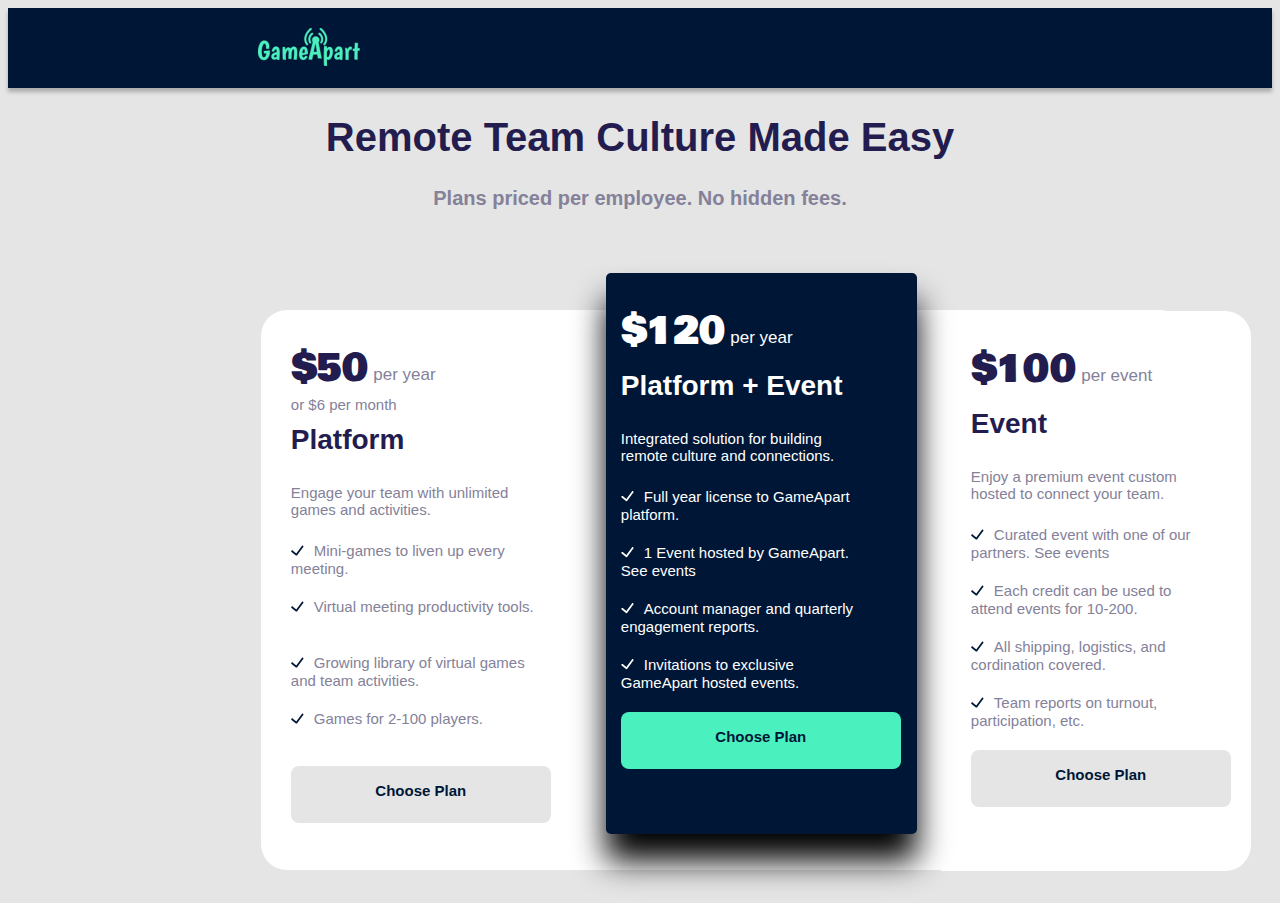
==== index.html @ 1312eb86 "first commit" ====
<!DOCTYPE html>
<html lang="en">
<head>
    <meta charset="UTF-8">
    <meta http-equiv="X-UA-Compatible" content="IE=edge">
    <meta name="viewport" content="width=device-width, initial-scale=1.0">
    <title>Document</title>
    <link rel="stylesheet" href="style.css">
    <link href="http://fonts.cdnfonts.com/css/helvetica-neue-9" rel="stylesheet">
    <link href="https://fonts.googleapis.com/css2?family=Bowlby+One&display=swap" rel="stylesheet">
</head>
<body>
    <div class="navbar">
        <img src="./images/logo.png" id="logo">
    </div>
    <div class="pricing-table-container">
        <div class="header">
            <h1>Remote Team Culture Made Easy</h1>
            <h2>Plans priced per employee. No hidden fees.</h2>
        </div>
        <div class="pricing-table">
            <div class="table">
                <div class="content">
                    <div class="price-container">
                        <span class="price">$50</span>
                        <span class="per">per year</span>
                        <div class="alternative">or $6 per month</div>
                    </div>
                    <div class="medium">
                        <h3>Platform</h3>
                        <p class="details">Engage your team with unlimited games and activities.</p>
                    </div>
                    <div class="features">
                        <ul>
                            <li>Mini-games to liven up every meeting.</li>
                            <li>Virtual meeting productivity tools.</li>
                            <li>Growing library of virtual games and team activities.</li>
                            <li>Games for 2-100 players.</li>
                        </ul>

                        <a href="#" class="btn">Choose Plan</a>
                </div>
                </div>
            <!-- </div> -->
                <!-- End of Platform plan -->
                <div class="popular-table">
                    <div class="popular-content">
                        <div class="price-container">
                            <span class="price white">$120</span>
                            <span class="per white">per year</span>
                        </div>
                        <div class="medium white">
                            <h3 class="white">Platform + Event</h3>
                            <p class="details white">Integrated solution for building remote culture and connections.</p>
                        </div>
                        <div class="features">
                            <ul class="white">
                                <li>Full year license to GameApart platform.</li>
                                <li>1 Event hosted by GameApart. See events</li>
                                <li>Account manager and quarterly engagement reports.</li>
                                <li>Invitations to exclusive GameApart hosted events.</li>
                            </ul>
        
                            <a href="#" class="popular-btn">Choose Plan</a>
                        </div>
                    </div>
                </div>
                <!-- End of Platform + Event plan -->
                <div class="event-table">
                    <div class="content">
                        <div class="price-container">
                            <span class="price">$100</span>
                            <span class="per">per event</span>
                        </div>
                        <div class="medium">
                            <h3>Event</h3>
                            <p class="details">Enjoy a premium event custom hosted to connect your team. </p>
                        </div>
                        <div class="features">
                            <ul>
                                <li>Curated event with one of our partners. See events</li>
                                <li>Each credit can be used to attend events for 10-200.</li>
                                <li>All shipping, logistics, and cordination covered.</li>
                                <li>Team reports on turnout, participation, etc.</li>
                            </ul>
        
                            <a href="#" class="btn">Choose Plan</a>
                        </div>
                    </div>
                    </div>
                <!-- End of Event plan -->
            </div>
        </div>
    </body>
</body>
</html>
---- style.css ----
:root {
    --light-gray-bg: #E5E5E5;
    --navbar-blue: #001636;
    --header-blue: #231D4f;
    --purple-price-box: #5243C2;
    --purple-button: #722F82;
    --teal-button: #4BF0Bf;
    --gray-button: #E5E8EB;
    --black-link-header: #001636;
    background-color: #E5E5E5;
}
.navbar {
    width: 100%;
    height: 80px;
    margin: 0px 0px;
    background: #001636;
    box-shadow: 0px 4px 4px rgba(0, 0, 0, 0.25);
}
#logo {
    margin: 20px 250px;
}
.pricing-table-container {
    font-family: 'HelveticaNeue', sans-serif;
    justify-content: center;
    background: #E5E5E5;

}
.header {
    text-align: center;
    color: #231D4F;
    justify-content: center;
}
.header h1 {
    color: #231D4F;
    font-size: 40px;
    font-weight: 900;
}
.header h2 {
    font-size: 20px;
    top: 72px;
    color: #848199;
    margin-bottom: 100px; 
}

.pricing-table {
    width: 925px;
    height: 585px;
    top: 321px;
    left: 259px;
    margin: 0 20%;
}

.pricing-table .table {
    background: #fff;
    position: relative;
    border-radius: 26px;
    padding: 30px 30px;
    height: 500px; 
}
.price-container {
    color: #848199;
}
.price {
    width: 77px;
    height: 46px;
    font-size: 36px;
    font-family: "Bowlby One";
    color: #231D4f;
}
.per {
    width: 73px;
    height: 41px;
    font-size: 17px;
}
.alternative {
    font-size: 15px;
    margin-bottom: 0;
}
.medium h3 {
    color: #231D4F;
    font-size: 28px;
    font-weight: 900;
    line-height: 33px;
    margin-top: 10px;
}
.details {
    width: 247px;
    font-size: 15px;
    color: #848199
}
.features ul {
    color: #848199;
    font-size: 15px;
    list-style: none;
    line-height: 18px;
    padding-left: 0px;
    margin-left: 0px;
    list-style-position: outside;
}
.features li {
    height: 32px;
    left: 15%;
    right: 0%;
    width: 245px;
    line-height: 18px;
    margin: 24px 0;
    align-items: center;
}
.features li::before {
    content: url('images/check-icon.svg');
    padding-left: 20px;
    padding-right: 20px;
    list-style: none;
    padding: 0px 10px 20px 0px;
    width: 21.35px;
    height: 21.35px;
}
.features .white li::before {
    content: url('images/white-check.svg');
}
.pricing-table a.btn {
    background: var(--light-gray-bg);
    color: #001636;
    padding: 16px 30px;
    display: inline-block;
    font-size: 15px;
    font-weight: bold;
    text-align: center;
    width: 200px;
    height: 25px;
    text-decoration: none;
    border-radius: 8px;
}
.popular-table .white {
    color: #fff;
}
.popular-table {
    background: #001636;
    width: 311px;
    height: 561px;
    position: relative;
    border-radius: 5px;
    box-shadow: 0px 27px 32px;
    margin: -550px 315px;
    z-index: 1;
}
.popular-content {
    color: #fff;
    padding: 30px 15px;
}
.pricing-table a.popular-btn {
    background: #4BF0BF;
    color: #001636;
    width: 240px;
    height: 25px;
    padding: 16px 20px;
    display: inline-block;
    font-size: 15px;
    font-weight: bold;
    text-align: center;
    text-decoration: none;
    border-radius: 8px;
}
.event-table {
    background: #fff;
    position: relative;
    border-radius: 0 26px 26px 0px;
    padding: 30px 30px;
    height: 500px;
    width: 250px;
    margin: 27px 650px;
}
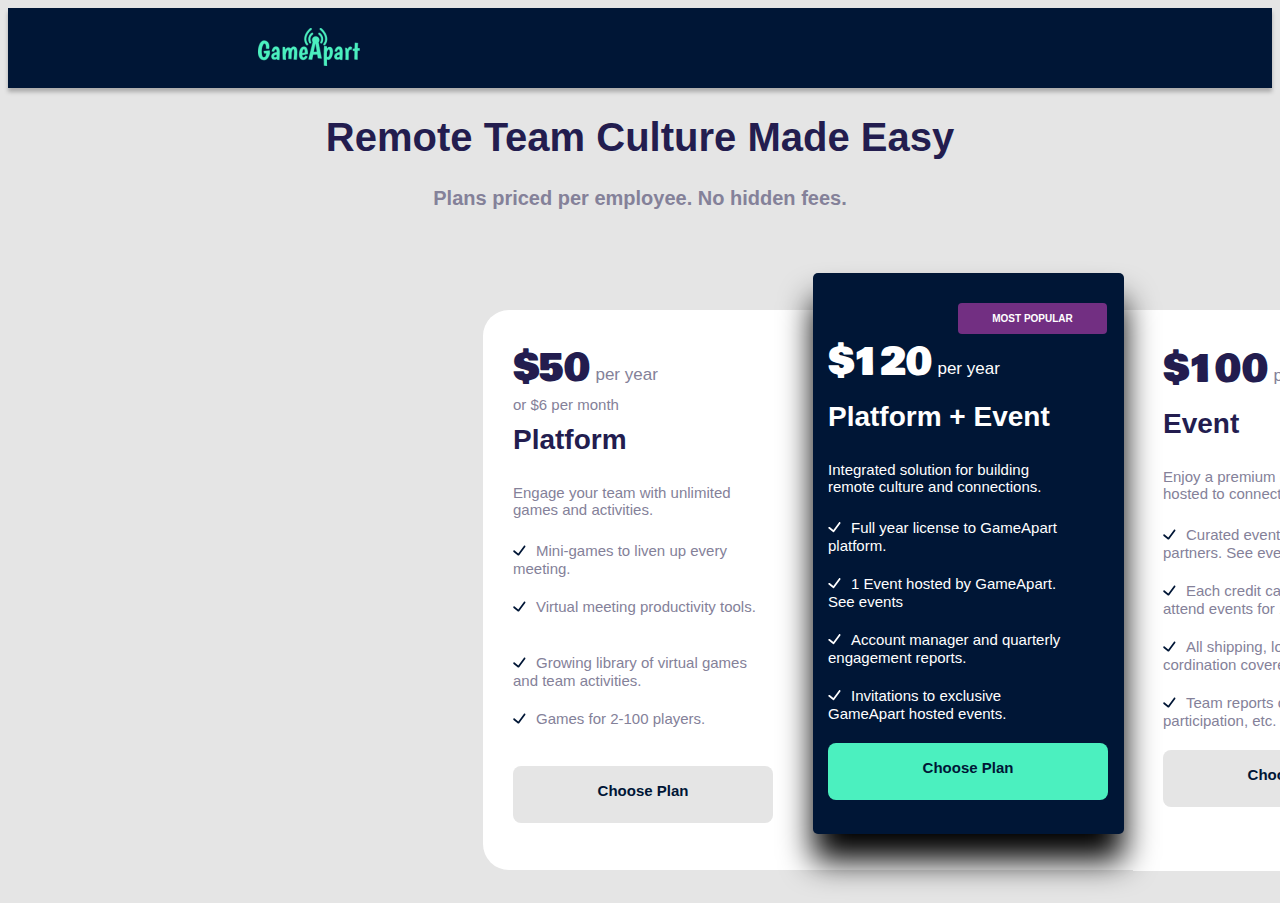
==== commit 897772ed: "added "most popular" tag" ====
--- a/index.html
+++ b/index.html
@@ -45,6 +45,7 @@
                 <!-- End of Platform plan -->
                 <div class="popular-table">
                     <div class="popular-content">
+                        <span class="popular-tag">MOST POPULAR</span>
                         <div class="price-container">
                             <span class="price white">$120</span>
                             <span class="per white">per year</span>
--- a/style.css
+++ b/style.css
@@ -12,7 +12,6 @@
 .navbar {
     width: 100%;
     height: 80px;
-    margin: 0px 0px;
     background: #001636;
     box-shadow: 0px 4px 4px rgba(0, 0, 0, 0.25);
 }
@@ -47,7 +46,7 @@
     height: 585px;
     top: 321px;
     left: 259px;
-    margin: 0 20%;
+    margin: 0px 475px;
 }
 
 .pricing-table .table {
@@ -141,8 +140,19 @@
     position: relative;
     border-radius: 5px;
     box-shadow: 0px 27px 32px;
-    margin: -550px 315px;
+    margin: -550px 300px;
     z-index: 1;
+}
+.popular-tag {
+    font-size: 10px;
+    font-weight: bolder;
+    text-align: center;
+    width: 129px;
+    background: #722F82;
+    border-radius: 4px;
+    margin-left: 130px;
+    padding: 10px;
+    display:inline-block;
 }
 .popular-content {
     color: #fff;
@@ -168,5 +178,5 @@
     padding: 30px 30px;
     height: 500px;
     width: 250px;
-    margin: 27px 650px;
+    margin: 27px 620px;
 }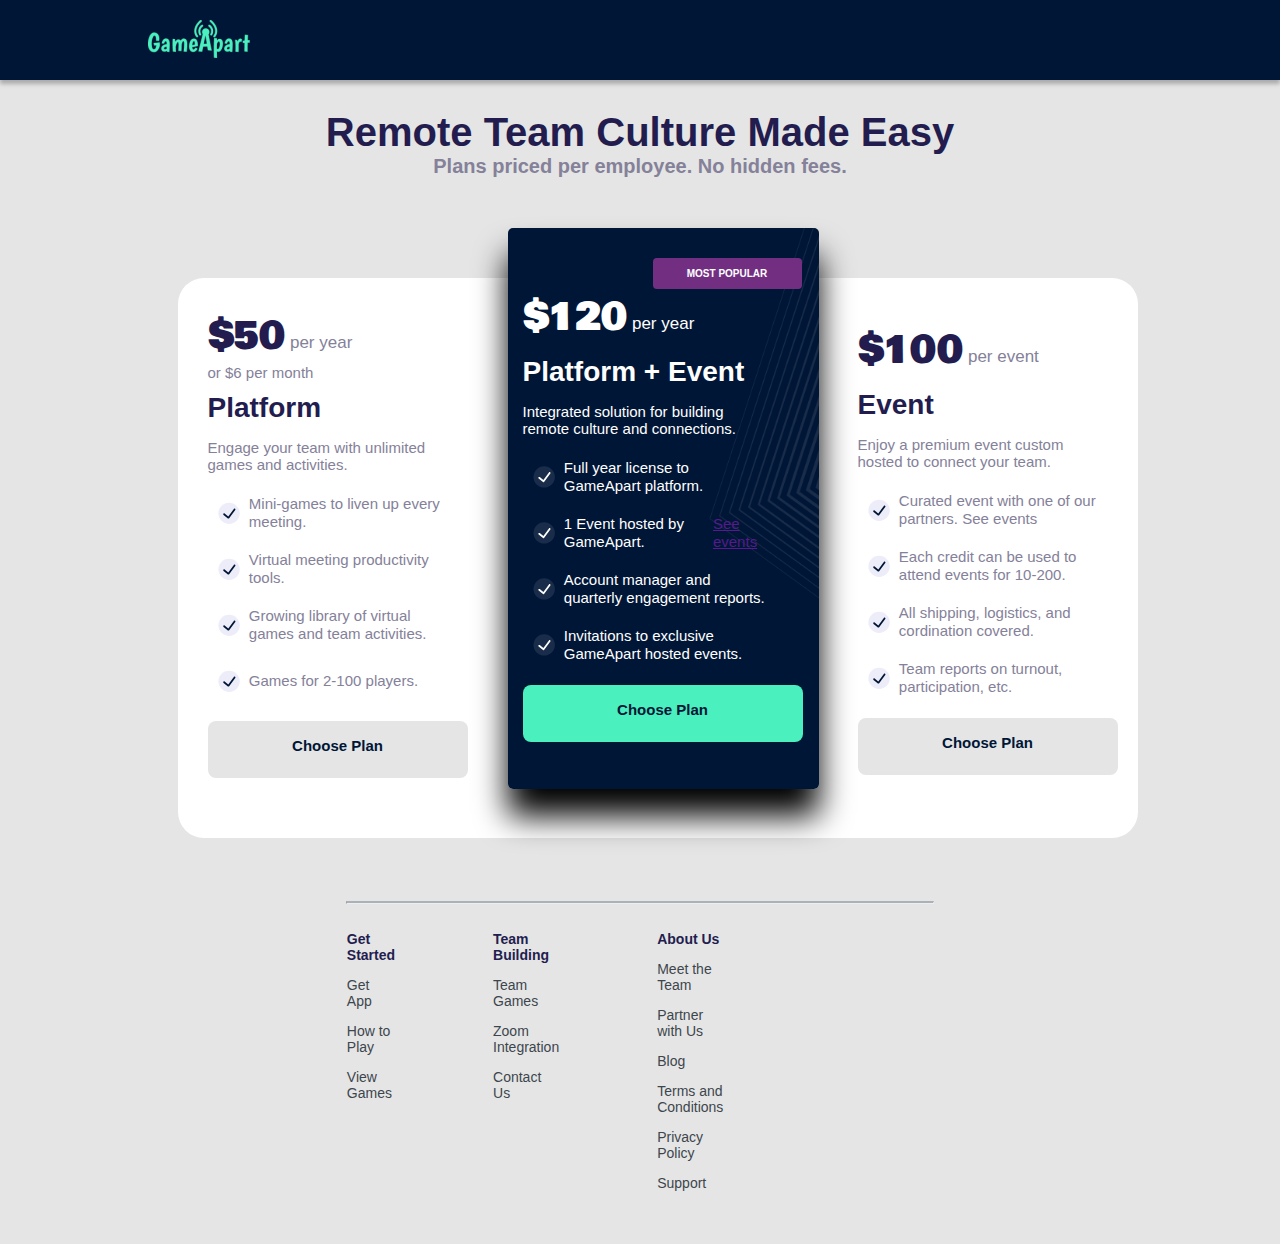
==== commit aaed8d09: "site navigation added to bottom of page and styled" ====
--- a/index.html
+++ b/index.html
@@ -41,7 +41,6 @@
                         <a href="#" class="btn">Choose Plan</a>
                 </div>
                 </div>
-            <!-- </div> -->
                 <!-- End of Platform plan -->
                 <div class="popular-table">
                     <div class="popular-content">
@@ -57,7 +56,7 @@
                         <div class="features">
                             <ul class="white">
                                 <li>Full year license to GameApart platform.</li>
-                                <li>1 Event hosted by GameApart. See events</li>
+                                <li>1 Event hosted by GameApart.<a href="">See events</a></li>
                                 <li>Account manager and quarterly engagement reports.</li>
                                 <li>Invitations to exclusive GameApart hosted events.</li>
                             </ul>
@@ -92,6 +91,41 @@
                 <!-- End of Event plan -->
             </div>
         </div>
+        <!-- End of pricing table -->
+        <!-- <div class="border"></div> -->
+        <hr />
+        <div class="footer-nav">
+            <div class="link-list">
+                <ul>
+                    <li><h4>Get Started</h4></li>
+                    <li>Get App</li>
+                    <li>How to Play</li>
+                    <li>View Games</li>
+                </ul>
+            </div>
+
+            <div class="link-list">
+                <ul>
+                    <li><h4>Team Building</h4></li>
+                    <li>Team Games</li>
+                    <li>Zoom Integration</li>
+                    <li>Contact Us</li>
+                </ul>
+            </div>
+            
+            <div class="link-list">
+                <ul>
+                    <li><h4>About Us</h4></li>
+                    <li>Meet the Team</li>
+                    <li>Partner with Us</li>
+                    <li>Blog</li>
+                    <li>Terms and Conditions</li>
+                    <li>Privacy Policy</li>
+                    <li>Support</li>
+                </ul>
+            </div> 
+
+        </div>
     </body>
 </body>
 </html>--- a/style.css
+++ b/style.css
@@ -1,33 +1,41 @@
-:root {
-    --light-gray-bg: #E5E5E5;
-    --navbar-blue: #001636;
-    --header-blue: #231D4f;
-    --purple-price-box: #5243C2;
-    --purple-button: #722F82;
-    --teal-button: #4BF0Bf;
-    --gray-button: #E5E8EB;
-    --black-link-header: #001636;
-    background-color: #E5E5E5;
+body,
+h1,
+h2,
+h3,
+h4,
+p,
+figure,
+blockquote,
+dl,
+dd {
+  margin: 0px;
+}
+body {
+    background: #E5E5E5;
 }
 .navbar {
     width: 100%;
     height: 80px;
+    margin: 0px auto;
     background: #001636;
     box-shadow: 0px 4px 4px rgba(0, 0, 0, 0.25);
+    justify-content: space-around;
 }
 #logo {
-    margin: 20px 250px;
+     padding: 20px;
+     margin-left: 10%;
+     margin-right: auto; 
 }
 .pricing-table-container {
     font-family: 'HelveticaNeue', sans-serif;
     justify-content: center;
-    background: #E5E5E5;
-
+    margin: 0px 0px;
 }
 .header {
     text-align: center;
     color: #231D4F;
     justify-content: center;
+    padding-top: 30px
 }
 .header h1 {
     color: #231D4F;
@@ -46,7 +54,7 @@
     height: 585px;
     top: 321px;
     left: 259px;
-    margin: 0px 475px;
+    margin: 0px auto;
 }
 
 .pricing-table .table {
@@ -81,8 +89,10 @@
     font-weight: 900;
     line-height: 33px;
     margin-top: 10px;
+    font-weight: 900;
 }
 .details {
+    margin-top: 15px;
     width: 247px;
     font-size: 15px;
     color: #848199
@@ -104,21 +114,19 @@
     line-height: 18px;
     margin: 24px 0;
     align-items: center;
+    display: flex;
 }
 .features li::before {
-    content: url('images/check-icon.svg');
-    padding-left: 20px;
-    padding-right: 20px;
-    list-style: none;
-    padding: 0px 10px 20px 0px;
+    content: url('images/gray-dark-check.svg');
+    padding: 0px 10px;
     width: 21.35px;
     height: 21.35px;
 }
 .features .white li::before {
-    content: url('images/white-check.svg');
+    content: url('images/white-check-darkbg.svg');
 }
 .pricing-table a.btn {
-    background: var(--light-gray-bg);
+    background: #E5E5E5;
     color: #001636;
     padding: 16px 30px;
     display: inline-block;
@@ -134,7 +142,9 @@
     color: #fff;
 }
 .popular-table {
-    background: #001636;
+    /* background: #001636; */
+    background-image: url("./images/image.png");
+    background-size: cover;
     width: 311px;
     height: 561px;
     position: relative;
@@ -178,5 +188,46 @@
     padding: 30px 30px;
     height: 500px;
     width: 250px;
-    margin: 27px 620px;
-}+    margin: 39px 620px;
+}
+.event-table .content {
+    margin-top: 14px;
+}
+
+hr {
+    display: block;
+    border-top: 2px solid rgba(0, 22, 54, 0.25);
+    margin: 3% 27%;
+    margin-bottom: 1%;
+}
+.footer-nav {
+    margin-left: 26%;
+    margin-right: 40%;
+    margin-top: 0%;
+    margin-bottom: 3%;
+    position: relative;
+    display: flex;
+}
+.link-list {
+    margin-top: 0%;
+    padding-left: 0px;
+    
+}
+.footer-nav ul {
+    list-style-type: none;
+    font-size: 14px;
+    font-weight: 400;
+    margin: 0;
+    padding-left: 0;
+    padding-right: 5em;
+}
+.footer-nav h4 {
+    color: #231D4F;
+    font-size: 14px;
+    font-weight: 700;
+    font-weight: 900;
+}
+.footer-nav li {
+    margin: 1em;
+    color: #3D464D;
+}
